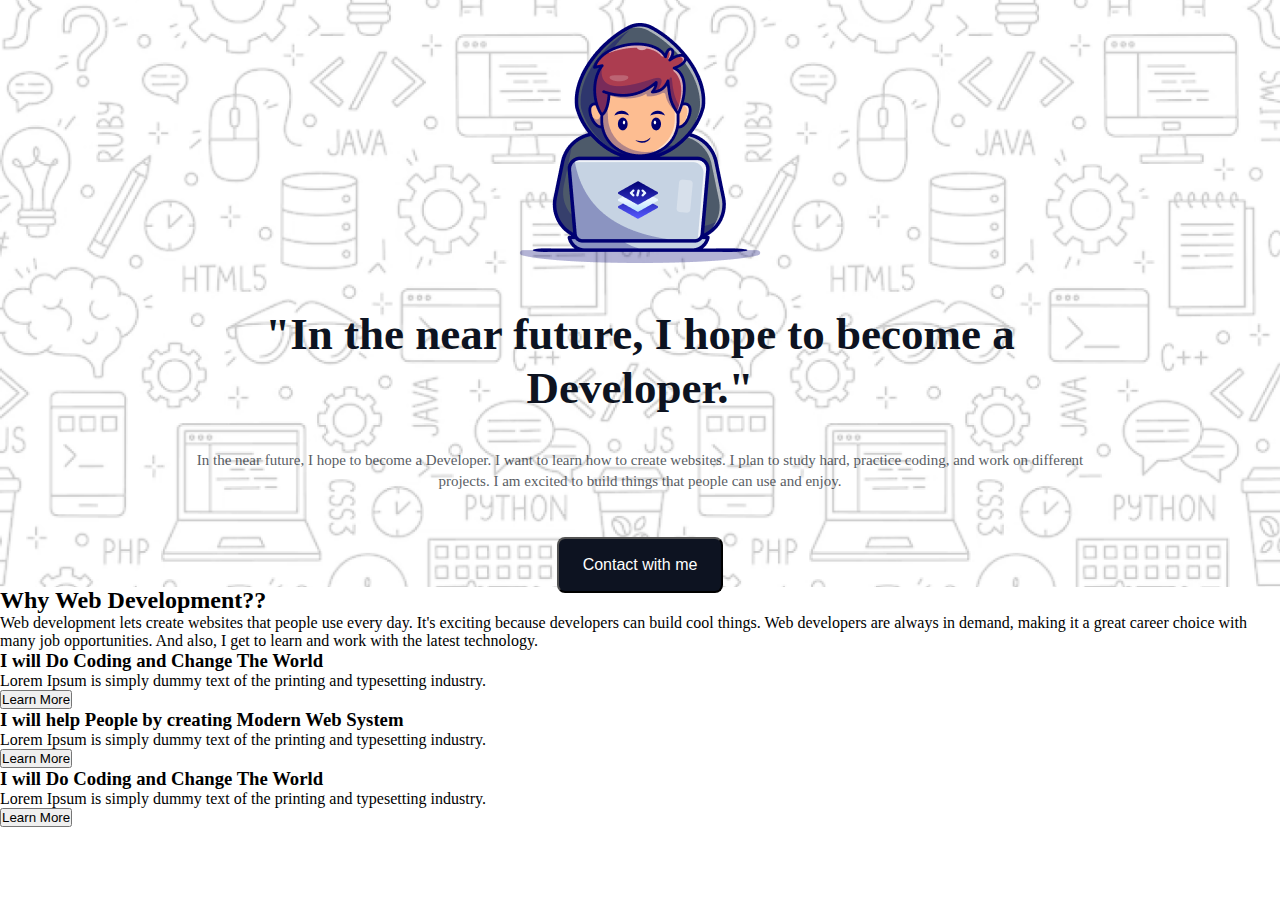
==== index.html @ ecfeca6b "hero section done little bit" ====
<!DOCTYPE html>
<html lang="en">
<head>
    <meta charset="UTF-8">
    <meta name="viewport" content="width=device-width, initial-scale=1.0">
    <title>Assignment Home</title>
    <link rel="stylesheet" href="styles/styles.css">
</head>
<body>

    <header>

    </header>

    <main>
        <section id="hero">
            <div class="hero-content">
                <div>
                    <img src="assets/Group.png" alt="">
                </div>
                <h1 class="title">
                    "In the near future, I hope to become a Developer."
                </h1>
                <p class="content">
                    In the near future, I hope to become a Developer. I want to learn how to create websites. I plan to study hard, practice coding, and work on different projects. I am excited to build things that people can use and enjoy.
                </p>
                <div class="btn-container">
                    <button class="btn">Contact with me</button>
                </div>
            </div>
        </section>

        <section class="why-web-dev">
            <div>
                <h2>Why Web Development??</h2>
                <p>
                    Web development lets create websites that people use every day. It's exciting because developers can build cool things. Web developers are always in demand, making it a great career choice with many job opportunities. And also, I get to learn and work with the latest technology.
                </p>
            </div>
            <div class="reasons">
                <div class="reason">
                    <h3>I will Do Coding and Change The World</h3>
                    <p>Lorem Ipsum is simply dummy text of the printing and typesetting industry.</p>
                    <button>Learn More</button>
                </div>
                <div class="reason">
                    <h3>I will help People by creating Modern Web System</h3>
                    <p>Lorem Ipsum is simply dummy text of the printing and typesetting industry.</p>
                    <button>Learn More</button>
                </div>
                <div class="reason">
                    <h3>I will Do Coding and Change The World</h3>
                    <p>Lorem Ipsum is simply dummy text of the printing and typesetting industry.</p>
                    <button>Learn More</button>
                </div>
            </div>
        </section>

    </main>

    <footer>

    </footer>

</body>
</html>
---- styles/styles.css ----
@import url('https://fonts.googleapis.com/css2?family=Azeret+Mono:ital,wght@0,100..900;1,100..900&display=swap');
*{
    margin: 0px;
    padding: 0px;
}

#hero{
    /* I set this high 652*0.9. Because of my display. */
    height: 587px;
    background-image: url(../assets/Hero-bg.png);
    background-size: cover;
    background-position: absolute;
    display: flex;
    justify-content: absolute;
    align-items: absolute;
}

#hero .hero-content{
    width: 898px;
    margin: 0px auto;
    margin-top: 23px;
    display: flex;
    flex-direction: column;
    justify-content: flex-start;
    align-items: center;
    padding: 0px;
    gap: 20px;
}

#hero .hero-content .title{
    margin-top: 20px;
    color: rgb(13, 19, 33);
    /* font-family: Azeret Mono; */
    font-size: 45px;
    font-weight: 640;
    line-height: 54px;
    letter-spacing: 0%;
    text-align: center;
    margin-bottom: 15px;
}

#hero .hero-content .content{
    color: rgb(13, 19, 33);
    /* font-family: Azeret Mono; */
    font-size: 15px;
    font-weight: 320;
    line-height: 21px;
    letter-spacing: 0%;
    text-align: center;
    opacity: 0.7;
    margin-bottom: 25px;
}

.btn{
    padding: 17px 24px 17px 24px;
    color: rgb(255, 255, 255);
    font-size: 16px;
    font-weight: 480;
    line-height: 18px;
    letter-spacing: 0%;
    text-align: center;
    border-radius: 8px;
    background: rgb(13, 19, 33);
}

.btn-container{

}
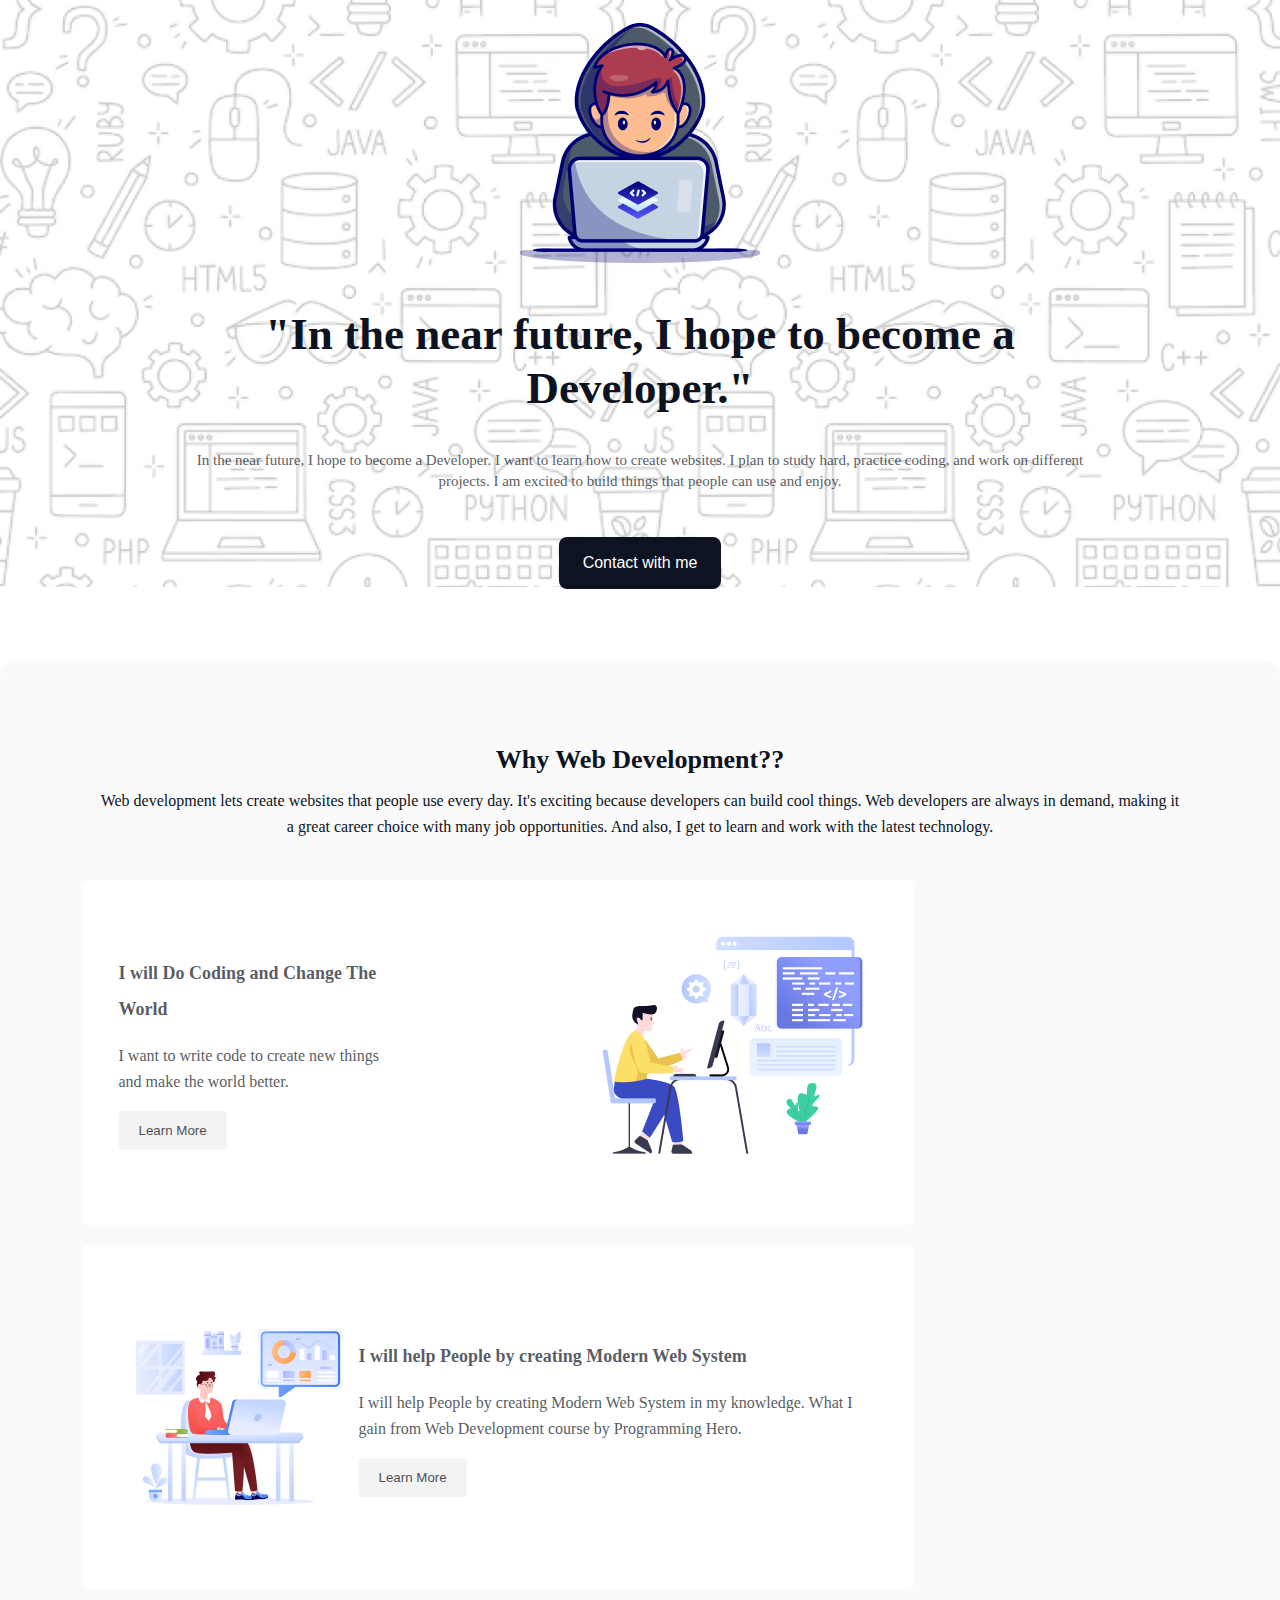
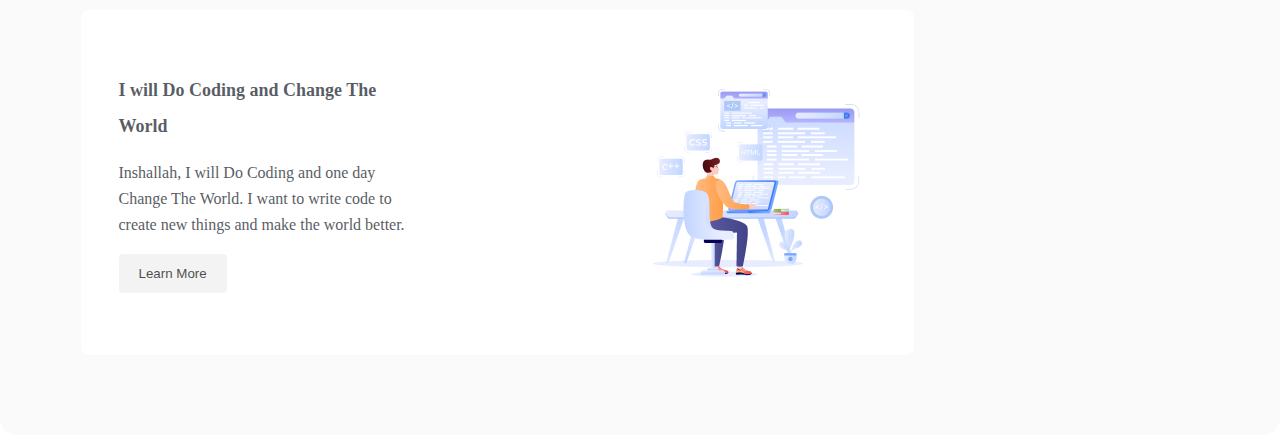
==== commit 98ba5519: "why web development" ====
--- a/index.html
+++ b/index.html
@@ -30,31 +30,48 @@
             </div>
         </section>
 
-        <section class="why-web-dev">
-            <div>
-                <h2>Why Web Development??</h2>
-                <p>
-                    Web development lets create websites that people use every day. It's exciting because developers can build cool things. Web developers are always in demand, making it a great career choice with many job opportunities. And also, I get to learn and work with the latest technology.
-                </p>
-            </div>
-            <div class="reasons">
-                <div class="reason">
-                    <h3>I will Do Coding and Change The World</h3>
-                    <p>Lorem Ipsum is simply dummy text of the printing and typesetting industry.</p>
-                    <button>Learn More</button>
+        <section id="why-web-dev">
+            <div class="why-web-dev">
+                <div class="header">
+                    <h2 class="wwd-head">Why Web Development??</h2>
+                    <p class="wwd-paragraph">
+                        Web development lets create websites that people use every day. It's exciting because developers can build cool things. Web developers are always in demand, making it a great career choice with many job opportunities. And also, I get to learn and work with the latest technology.
+                    </p>
                 </div>
-                <div class="reason">
-                    <h3>I will help People by creating Modern Web System</h3>
-                    <p>Lorem Ipsum is simply dummy text of the printing and typesetting industry.</p>
-                    <button>Learn More</button>
-                </div>
-                <div class="reason">
-                    <h3>I will Do Coding and Change The World</h3>
-                    <p>Lorem Ipsum is simply dummy text of the printing and typesetting industry.</p>
-                    <button>Learn More</button>
+                <div class="reasons">
+                    <div class="reason">
+                        <div class="reason-content">
+                            <h3>I will Do Coding and Change The World</h3>
+                            <p>I want to write code to create new things and make the world better.</p>
+                            <button>Learn More</button>
+                        </div>
+                        <img src="assets/Layer_1.png" alt="">
+                    </div>
+                    <div class="reason1">
+                        <div>
+                            <img src="assets/Group 3.png" alt="">
+                        </div>
+                        <div class="reason-content">
+                            
+                            <h3>I will help People by creating Modern Web System</h3>
+                            <p>I will help People by creating Modern Web System in my knowledge. What I gain from Web Development course by Programming Hero.</p>
+                            <button>Learn More</button>
+                        </div>
+                        
+                    </div>
+                    <div class="reason">
+                        <div class="reason-content">
+                            <h3>I will Do Coding and Change The World</h3>
+                            <p>Inshallah, I will Do Coding and one day Change The World. I want to write code to create new things and make the world better.</p>
+                            <button>Learn More</button>
+                        </div>
+                        <img src="assets/Group 4.png" alt="">
+                    </div>
                 </div>
             </div>
         </section>
+        
+        
 
     </main>
 
--- a/styles/styles.css
+++ b/styles/styles.css
@@ -13,6 +13,7 @@
     display: flex;
     justify-content: absolute;
     align-items: absolute;
+    margin-bottom: 74px;
 }
 
 #hero .hero-content{
@@ -61,8 +62,114 @@
     text-align: center;
     border-radius: 8px;
     background: rgb(13, 19, 33);
+    border: none;
+    margin-bottom: 35px;
 }
 
 .btn-container{
+    text-align: center;
+}
 
-}+#why-web-dev {
+    display: flex;
+    flex-direction: column;
+    justify-content: center;
+    align-items: center;
+    padding: 80px 97px 80px 97px;
+    background: rgba(13, 19, 33, 0.02);
+    border-radius: 16px;
+}
+
+
+.header {
+    text-align: center;
+    margin-bottom: 40px;
+}
+
+.wwd-head {
+    color: rgb(13, 19, 33);
+    font-size: 26px;
+    font-weight: 800;
+    line-height: 37px;
+    margin-bottom: 10px;
+}
+
+.wwd-paragraph {
+    color: rgb(13, 19, 33);
+    font-size: 16px;
+    font-weight: 400;
+    line-height: 26px;
+}
+
+.reasons {
+    display: flex;
+    flex-direction: column;
+    justify-content: flex-start;
+    align-items: center;
+    gap: 20px;
+    width: 100%;
+    max-width: 800px;
+}
+
+.reason {
+    width: 757px;
+    height: 269px;
+    display: flex;
+    flex-direction: row;
+    justify-content: flex-start;
+    align-items: center;
+    background-color: #fff;
+    padding: 38px;
+    border: 0px;
+    border-radius: 8px;
+}
+
+.reason1 {
+    width: 757px;
+    height: 269px;
+    display: flex;
+    flex-direction: row;
+    justify-content: flex-start;
+    align-items: center;
+    background-color: #fff;
+    padding: 38px;
+    border: 0px;
+    border-radius: 8px;
+}
+
+
+.reason img {
+    max-width: 300px;
+    margin-left: 217px;
+}
+
+.reason-content h3 {
+    color: rgba(13, 19, 33, 0.7);
+    font-weight: 700;
+    line-height: 36px;
+    letter-spacing: 0%;
+    text-align: left;
+    font-size: 18px;
+    margin-bottom: 10px;
+}
+
+.reason-content p {
+    opacity: 0.7;
+    color: rgb(13, 19, 33);
+    font-size: 16px;
+    font-weight: 400;
+    line-height: 26px;
+    letter-spacing: 0%;
+    text-align: left;
+    margin: 16px 0px;
+}
+
+.reason-content button {
+    padding: 12px 20px;
+    box-sizing: border-box;
+    border: 1px solid rgb(13, 19, 33);
+    opacity: 0.7;    
+    border: none;
+    border-radius: 4px;
+    cursor: pointer;
+}
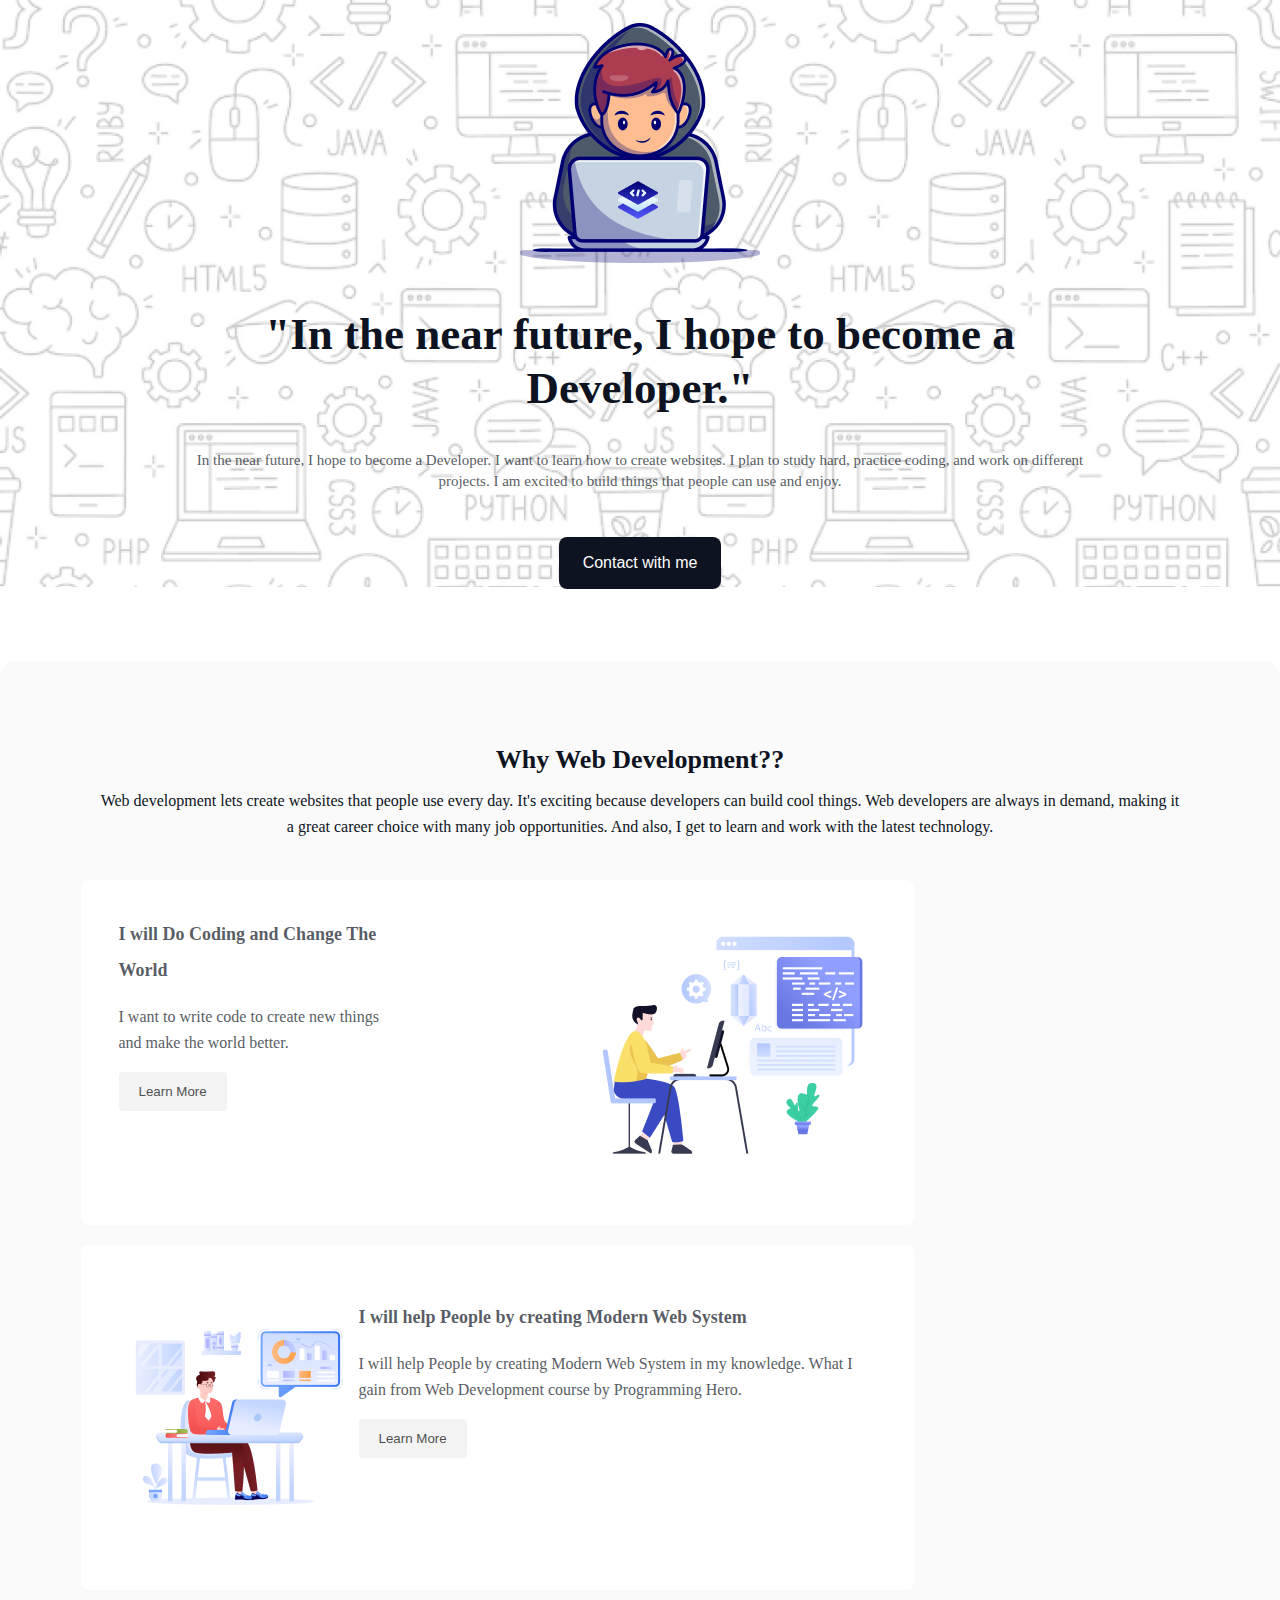
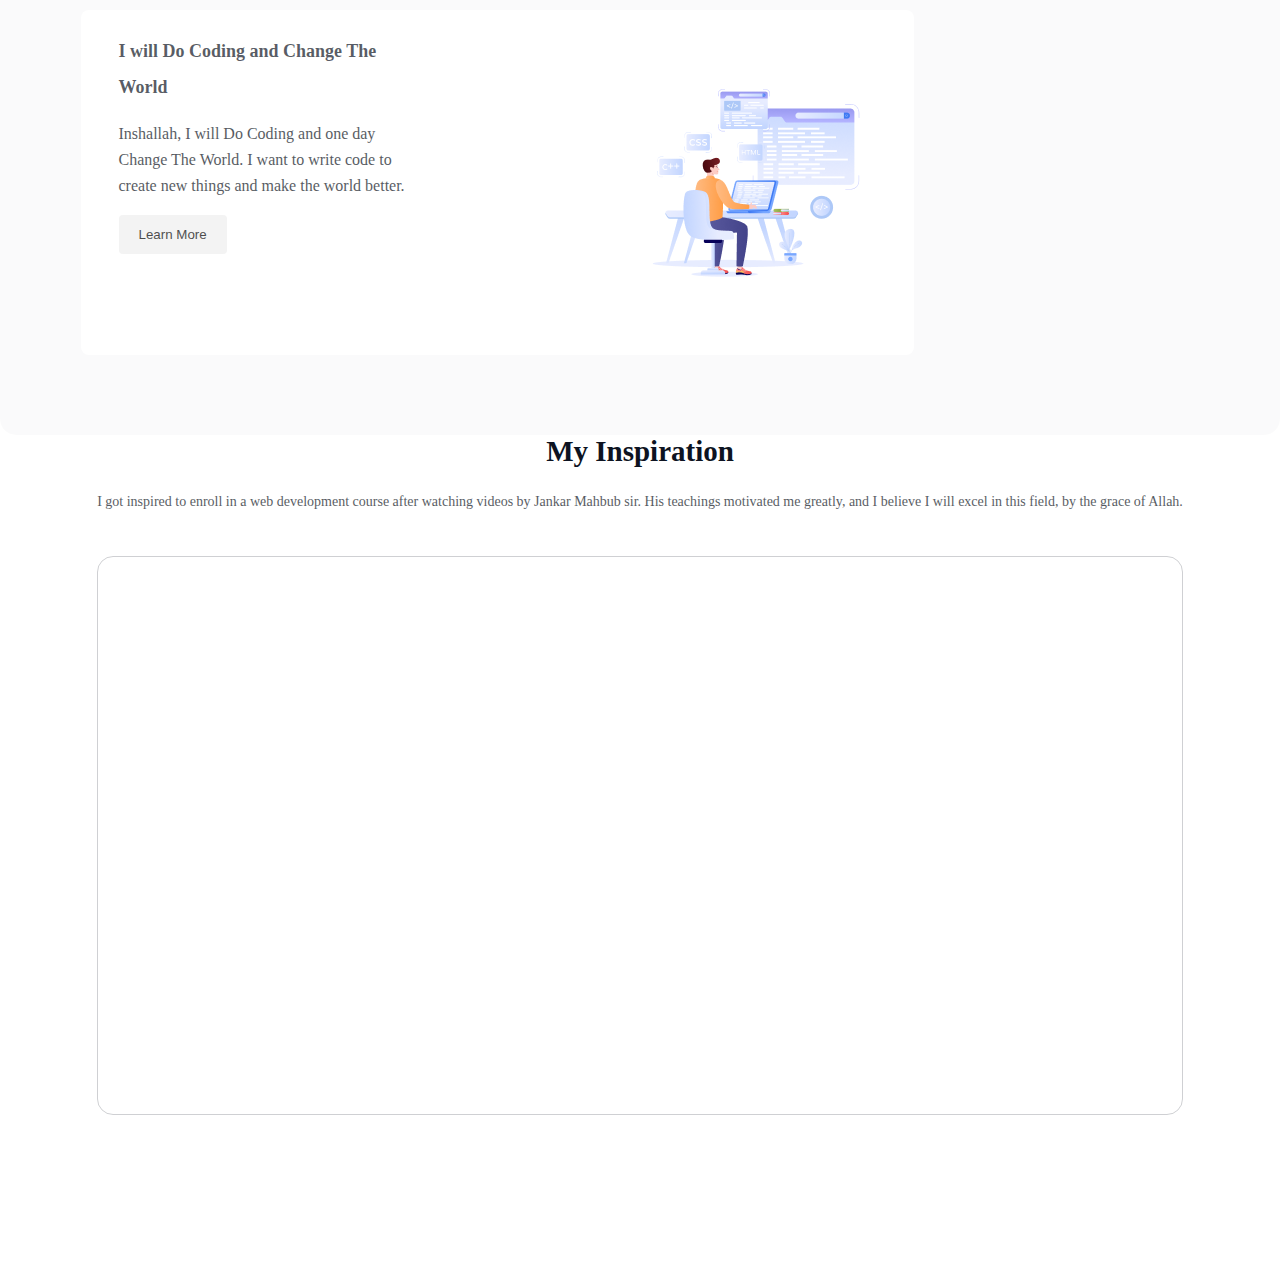
==== commit b22c2512: "my inspitation" ====
--- a/index.html
+++ b/index.html
@@ -13,6 +13,7 @@
     </header>
 
     <main>
+
         <section id="hero">
             <div class="hero-content">
                 <div>
@@ -71,7 +72,22 @@
             </div>
         </section>
         
-        
+        <section class="inspiration">
+            <div>
+                <div>
+                    <h1 class="head">
+                        My Inspiration
+                    </h1>
+                    <p class="paragraph">
+                        I got inspired to enroll in a web development course after watching videos by Jankar Mahbub sir. His teachings motivated me greatly, and I believe I will excel in this field, by the grace of Allah.
+                    </p>
+                </div>
+                <div class="video">
+                    <iframe width="100%" height="495px" src="https://www.youtube.com/embed/WWKTfAI1saU?si=l0GKCaP2wfAMXWQs" title="YouTube video player" frameborder="0" allow="accelerometer; autoplay; clipboard-write; encrypted-media; gyroscope; picture-in-picture; web-share" referrerpolicy="strict-origin-when-cross-origin" allowfullscreen></iframe>
+    
+                </div>
+            </div>
+        </section>
 
     </main>
 
--- a/styles/styles.css
+++ b/styles/styles.css
@@ -172,4 +172,42 @@
     border: none;
     border-radius: 4px;
     cursor: pointer;
-}
+    margin-bottom: 79px;
+}
+
+
+.inspiration{
+    display: flex;
+    flex-direction: column;
+    justify-content: flex-start;
+    align-items: center;
+}
+
+.inspiration .head{
+    color: rgb(13, 19, 33);
+    font-size: 29px;
+    font-weight: 800;
+    line-height: 33px;
+    letter-spacing: 0%;
+    text-align: center;
+    margin-bottom: 22px;
+}
+
+.inspiration .paragraph{
+    opacity: 0.7;
+    color: rgb(13, 19, 33);
+    font-size: 14px;
+    font-weight: 400;
+    line-height: 23px;
+    letter-spacing: 0%;
+    text-align: center;
+    margin-bottom: 43px;
+}
+
+.inspiration .video{
+    padding: 29px 29px;
+    box-sizing: border-box;
+    border: 1px solid rgba(13, 19, 33, 0.2);
+    border-radius: 16px;
+    margin-bottom: 165px;
+}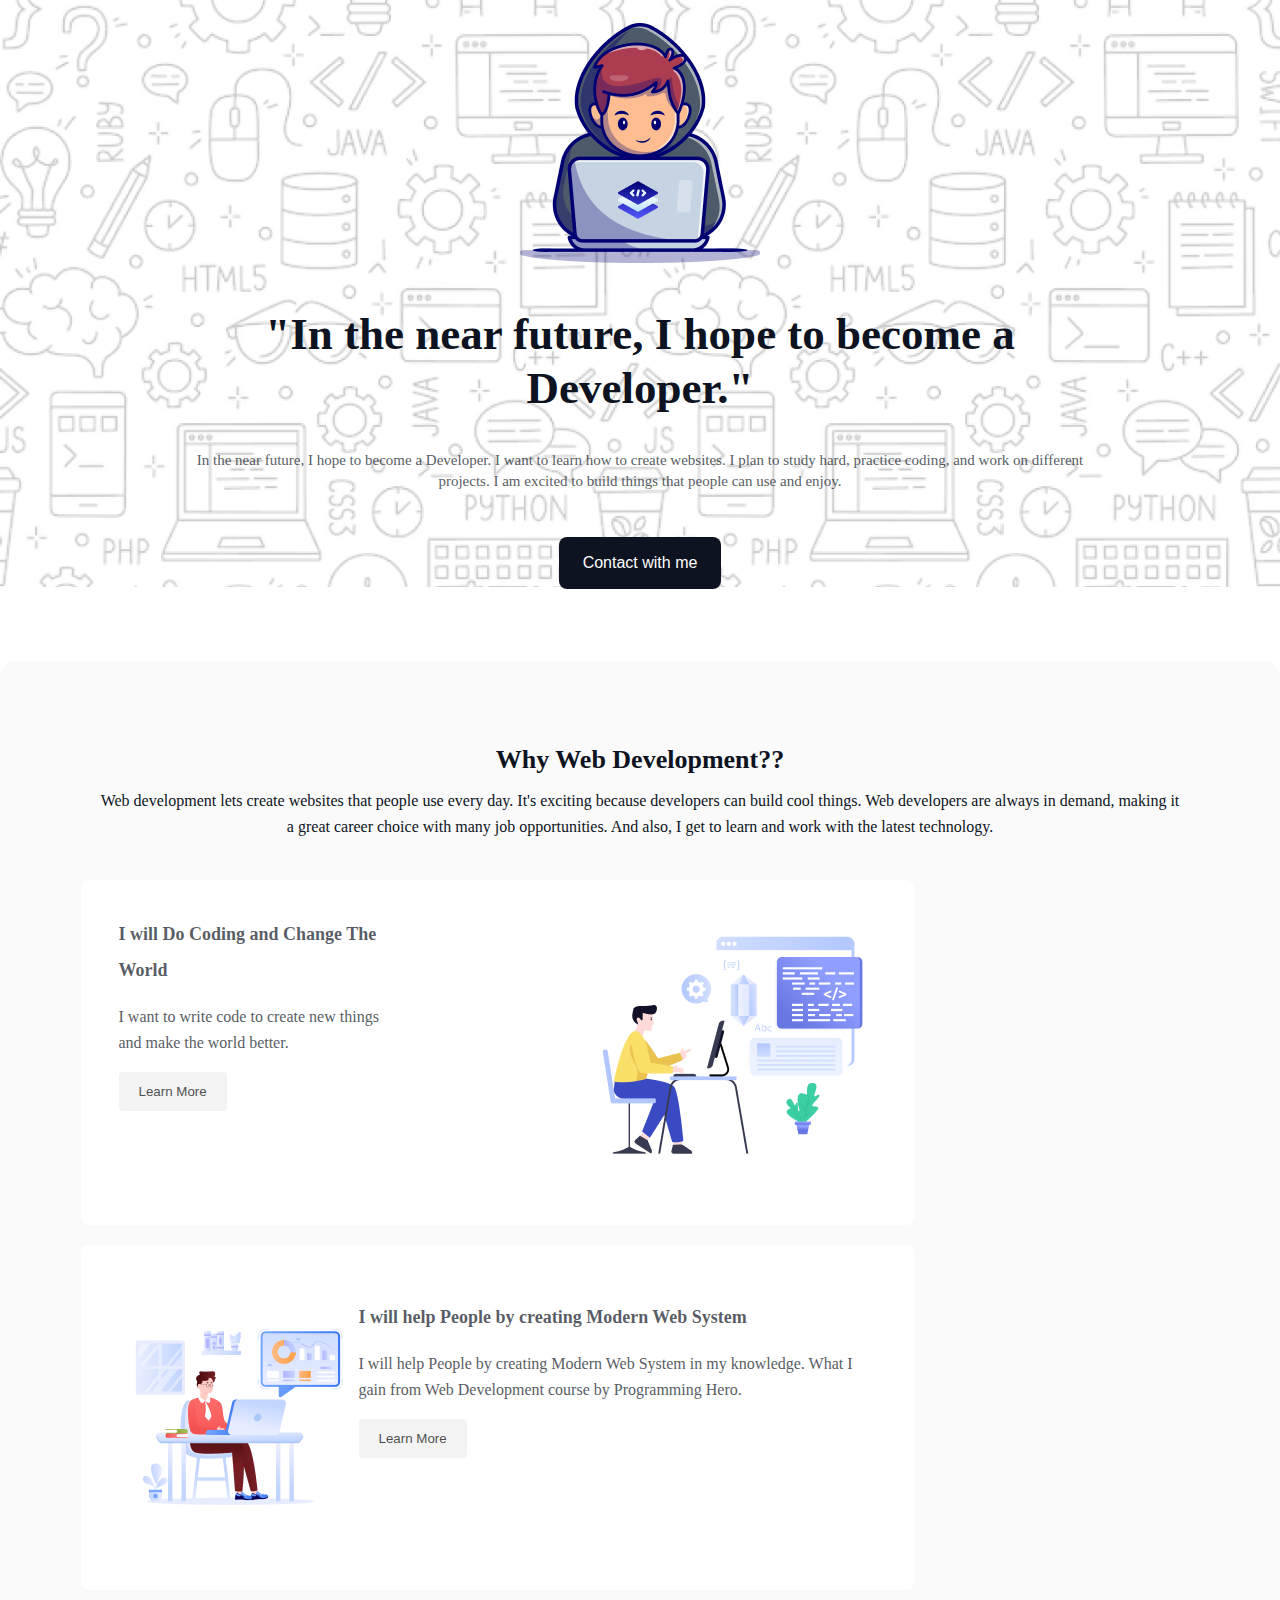
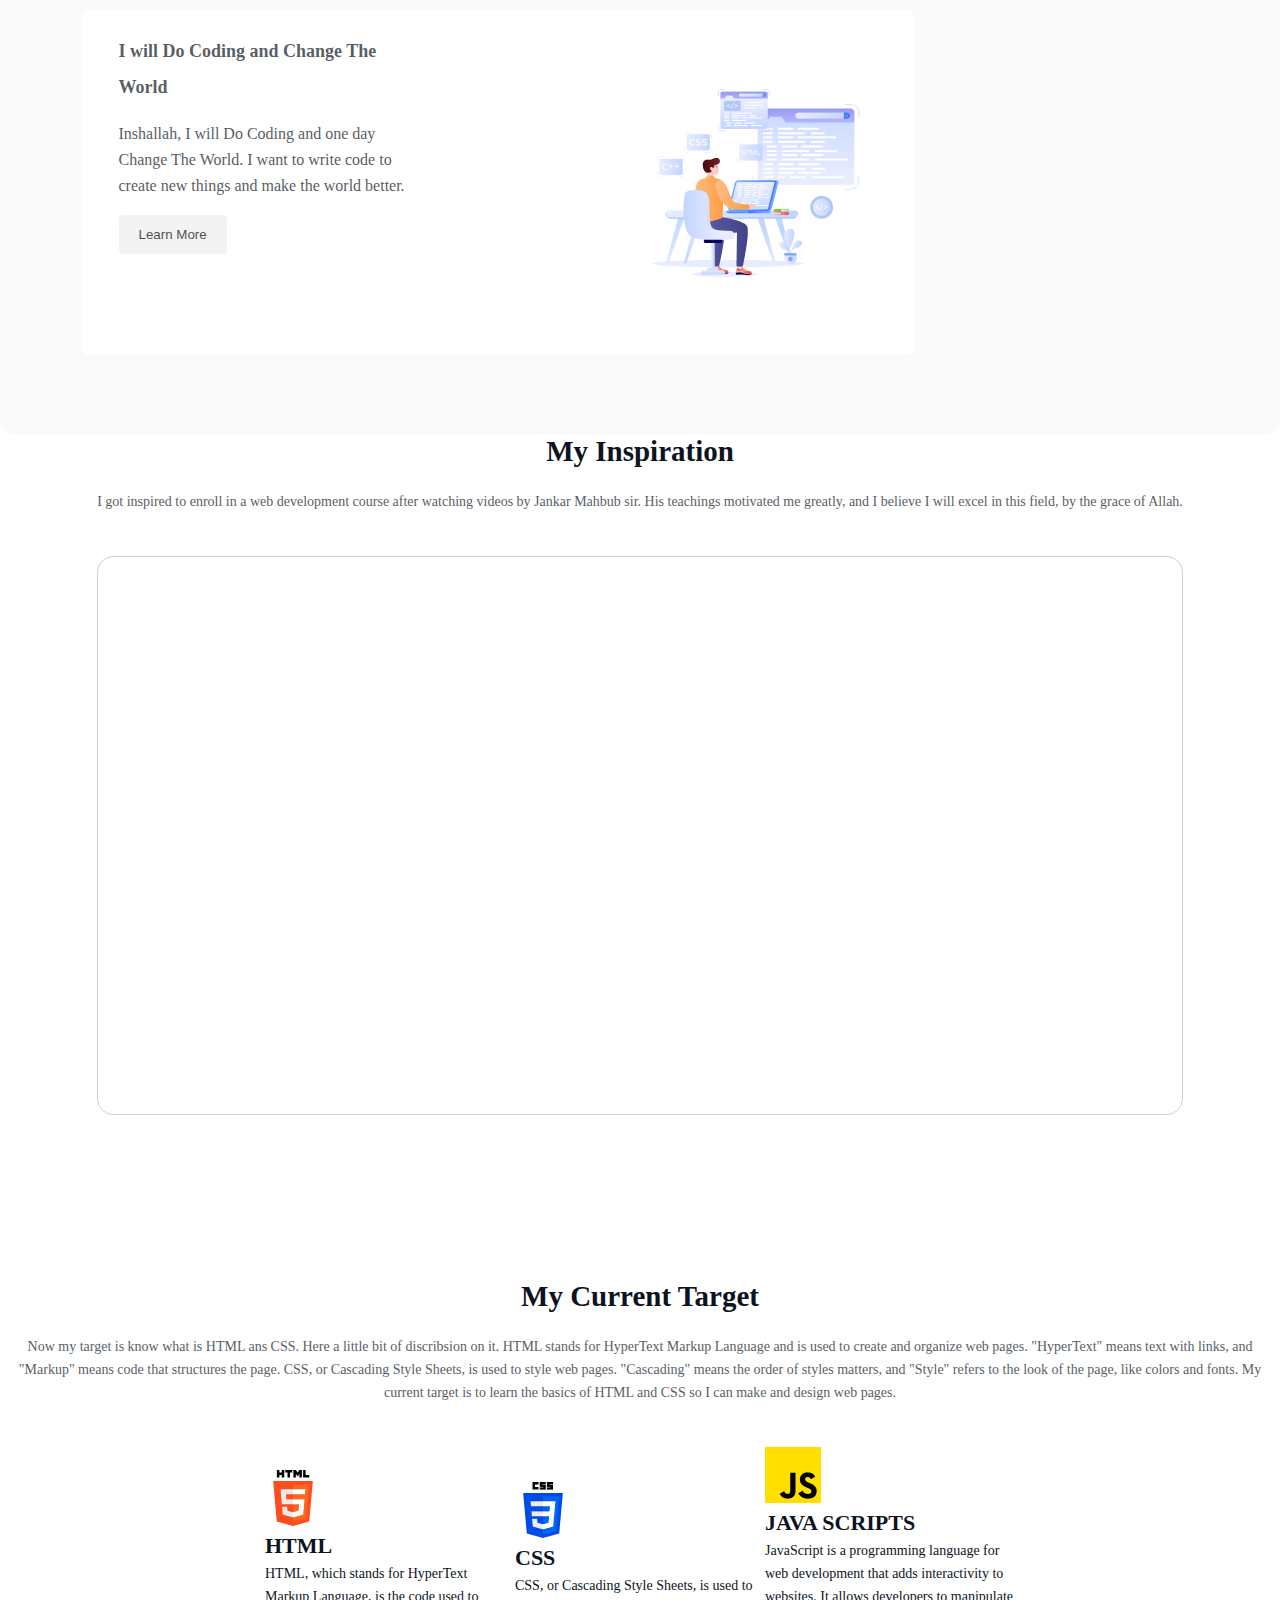
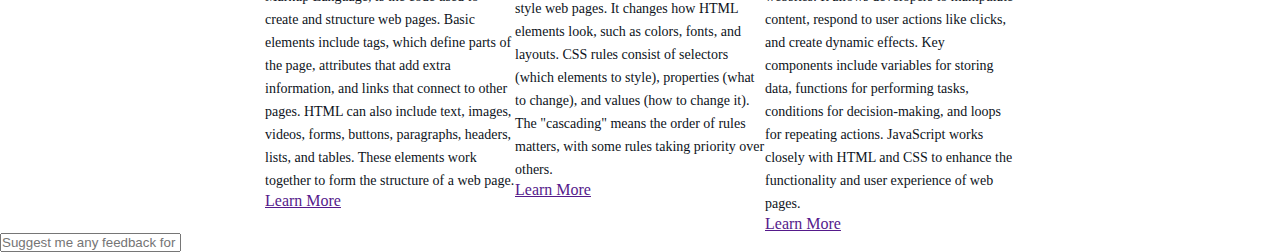
==== commit ecb61641: "my target" ====
--- a/index.html
+++ b/index.html
@@ -84,7 +84,57 @@
                 </div>
                 <div class="video">
                     <iframe width="100%" height="495px" src="https://www.youtube.com/embed/WWKTfAI1saU?si=l0GKCaP2wfAMXWQs" title="YouTube video player" frameborder="0" allow="accelerometer; autoplay; clipboard-write; encrypted-media; gyroscope; picture-in-picture; web-share" referrerpolicy="strict-origin-when-cross-origin" allowfullscreen></iframe>
-    
+                </div>
+            </div>
+        </section>
+
+        <section class="target">
+            <div class="currenttarget">
+                <div>
+                    <h1 class="head">My Current Target</h1>
+                    <p class="paragraph">
+                        Now my target is know what is HTML ans CSS. Here a little bit of discribsion on it. HTML stands for HyperText Markup Language and is used to create and organize web pages. "HyperText" means text with links, and "Markup" means code that structures the page. CSS, or Cascading Style Sheets, is used to style web pages. "Cascading" means the order of styles matters, and "Style" refers to the look of the page, like colors and fonts. My current target is to learn the basics of HTML and CSS so I can make and design web pages.</p>
+                </div>
+
+                <div class="learned">
+                    <div class="learneddisplay">
+                        <img src="assets/html.png" class="learnedimage" alt="">
+                        <h2 class="learnedhead">HTML</h2>
+                        <p class="learnedparagraph">
+                            HTML, which stands for HyperText Markup Language, is the code used to create and structure web pages. Basic elements include tags, which define parts of the page, attributes that add extra information, and links that connect to other pages. HTML can also include text, images, videos, forms, buttons, paragraphs, headers, lists, and tables. These elements work together to form the structure of a web page.
+                        </p>
+                        <p><a href="">Learn More</a></p>
+                    </div>
+                    <div class="learneddisplay">
+                        <img src="assets/css.png" class="learnedimage" alt="">
+                        <h2 class="learnedhead">CSS</h2>
+                        <p class="learnedparagraph">
+                            CSS, or Cascading Style Sheets, is used to style web pages. It changes how HTML elements look, such as colors, fonts, and layouts. CSS rules consist of selectors (which elements to style), properties (what to change), and values (how to change it). The "cascading" means the order of rules matters, with some rules taking priority over others.
+                        </p>
+                        <p><a href="">Learn More</a></p>
+                    </div>
+                    <div class="learneddisplay">
+                        <img src="assets/js.png" class="learnedimage" alt="">
+                        <h2 class="learnedhead">JAVA SCRIPTS</h2>
+                        <p class="learnedparagraph">
+                            JavaScript is a programming language for web development that adds interactivity to websites. It allows developers to manipulate content, respond to user actions like clicks, and create dynamic effects. Key components include variables for storing data, functions for performing tasks, conditions for decision-making, and loops for repeating actions. JavaScript works closely with HTML and CSS to enhance the functionality and user experience of web pages.
+                        </p>
+                        <p><a href="">Learn More</a></p>
+                    </div>
+                </div>
+            </div>
+        </section>
+
+        <section>
+            <div>
+                <div>
+                    <div>
+                        <h2></h2>
+                        <p></p>
+                    </div>
+                    <div>
+                        <input type="text" name="" placeholder="Suggest me any feedback for me" id="">
+                    </div>
                 </div>
             </div>
         </section>
--- a/styles/styles.css
+++ b/styles/styles.css
@@ -183,7 +183,7 @@
     align-items: center;
 }
 
-.inspiration .head{
+.head{
     color: rgb(13, 19, 33);
     font-size: 29px;
     font-weight: 800;
@@ -193,7 +193,7 @@
     margin-bottom: 22px;
 }
 
-.inspiration .paragraph{
+.paragraph{
     opacity: 0.7;
     color: rgb(13, 19, 33);
     font-size: 14px;
@@ -210,4 +210,50 @@
     border: 1px solid rgba(13, 19, 33, 0.2);
     border-radius: 16px;
     margin-bottom: 165px;
+}
+
+
+/* .target{
+    width: 1026px;
+    margin: 100px 0px;
+} */
+
+.target .currenttarget{
+    display: flex;
+    flex-direction: column;
+    justify-content: center;
+    align-items: center;
+    padding: 0px;
+}
+
+
+.learned{
+    display: flex;
+    flex-direction: row;
+    justify-content: space-between;
+    align-items: center;
+}
+
+
+.learned .learneddisplay{
+    max-width: 250px;
+    gap: 20px;
+}
+
+.learned .learnedhead{
+    color: rgb(13, 19, 33);
+    font-size: 22px;
+    font-weight: 800;
+    line-height: 32px;
+    letter-spacing: 0%;
+    text-align: left;
+}
+
+.learned .learnedparagraph{
+    color: rgb(13, 19, 33);
+    font-size: 14px;
+    font-weight: 400;
+    line-height: 23px;
+    letter-spacing: 0%;
+    text-align: left;
 }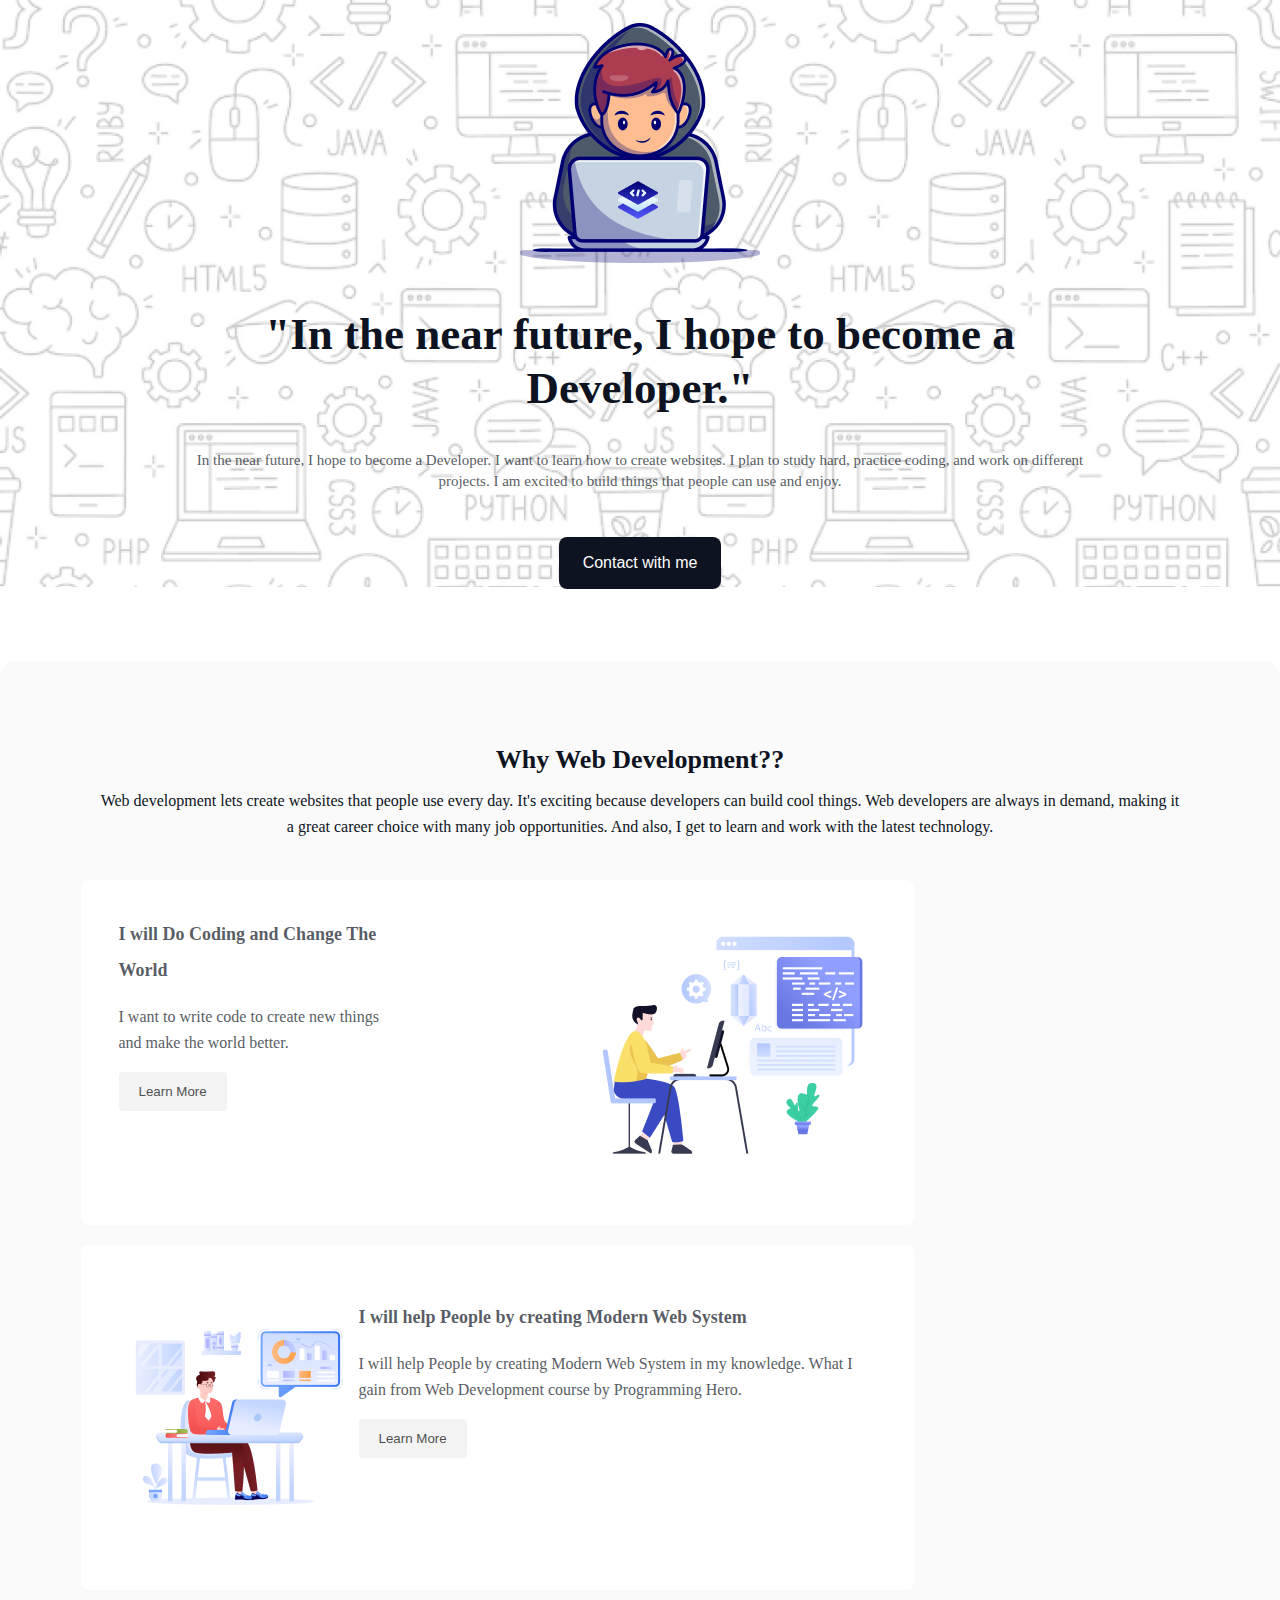
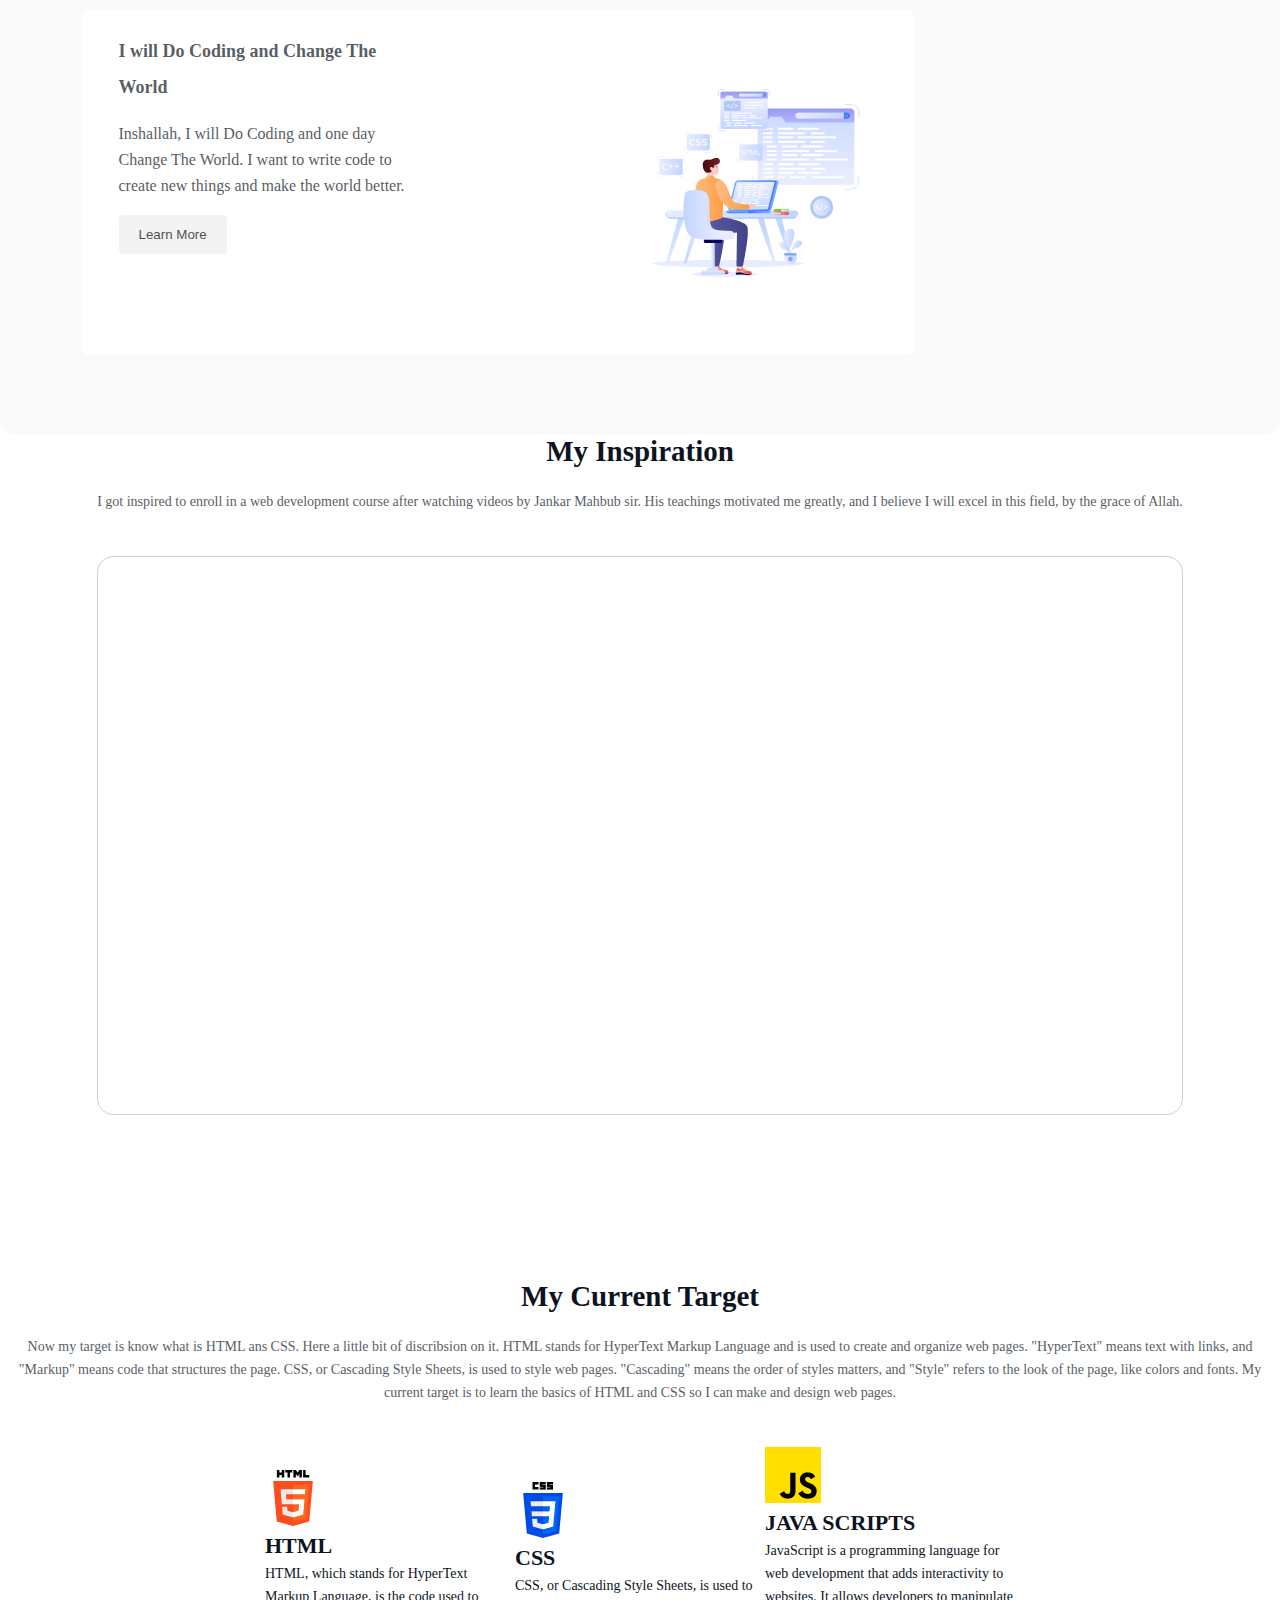
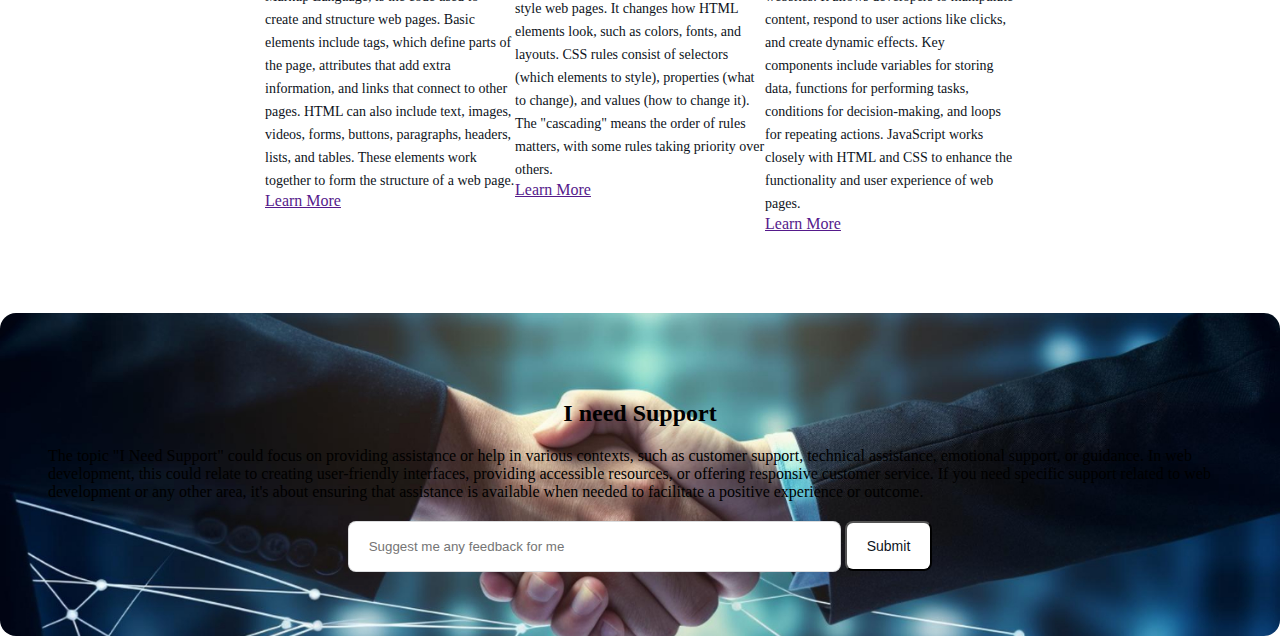
==== commit 71cdc80d: "I need suppotr" ====
--- a/index.html
+++ b/index.html
@@ -125,16 +125,20 @@
             </div>
         </section>
 
-        <section>
+        <section id="background">
             <div>
                 <div>
-                    <div>
-                        <h2></h2>
-                        <p></p>
+                    <div class="last">
+                        <h2>I need Support</h2>
+                        <p>
+                            The topic "I Need Support" could focus on providing assistance or help in various contexts, such as customer support, technical assistance, emotional support, or guidance. In web development, this could relate to creating user-friendly interfaces, providing accessible resources, or offering responsive customer service. If you need specific support related to web development or any other area, it's about ensuring that assistance is available when needed to facilitate a positive experience or outcome.
+                        </p>
+                        <div>
+                            <input type="text" class="box" name="" placeholder="Suggest me any feedback for me" id="">
+                            <button class="submitbox" type="submit">Submit</button>
+                        </div>
                     </div>
-                    <div>
-                        <input type="text" name="" placeholder="Suggest me any feedback for me" id="">
-                    </div>
+                    
                 </div>
             </div>
         </section>
--- a/styles/styles.css
+++ b/styles/styles.css
@@ -256,4 +256,52 @@
     line-height: 23px;
     letter-spacing: 0%;
     text-align: left;
+}
+
+
+#background{
+    margin-top: 80px;
+    background-image:url(../assets/handshake.jpg);
+    background: rgba(0, 0, 0, 0.2),rgba(0, 0, 0, 0.2),rgba(0, 0, 0, 0.2);
+    border-radius: 16px;
+    display: flex;
+    justify-content: absolute;
+    align-items: absolute;
+    padding: 64px 48px;
+    background-position: center;
+    background-repeat: no-repeat;
+    background-size: cover;
+}
+
+#background .last{
+    margin: 0px auto;
+    margin-top: 23px;
+    display: flex;
+    flex-direction: column;
+    justify-content: flex-start;
+    align-items: center;
+    padding: 0px;
+    gap: 20px;
+}
+
+#background .last .box{
+    width: 493px;
+    height: 51px;
+    box-sizing: border-box;
+    border: 1px solid rgba(13, 19, 33, 0.15);
+    border-radius: 8px;
+    background: rgb(255, 255, 255);
+    padding: 19px 20px 19px 20px;
+}
+
+#background .last .submitbox{
+    color: rgb(13, 19, 33);
+    font-size: 14px;
+    font-weight: 486;
+    line-height: 16px;
+    letter-spacing: 0%;
+    text-align: center;
+    padding: 15px 20px 15px 20px;
+    border-radius: 8px;
+    background: rgb(255, 255, 255);
 }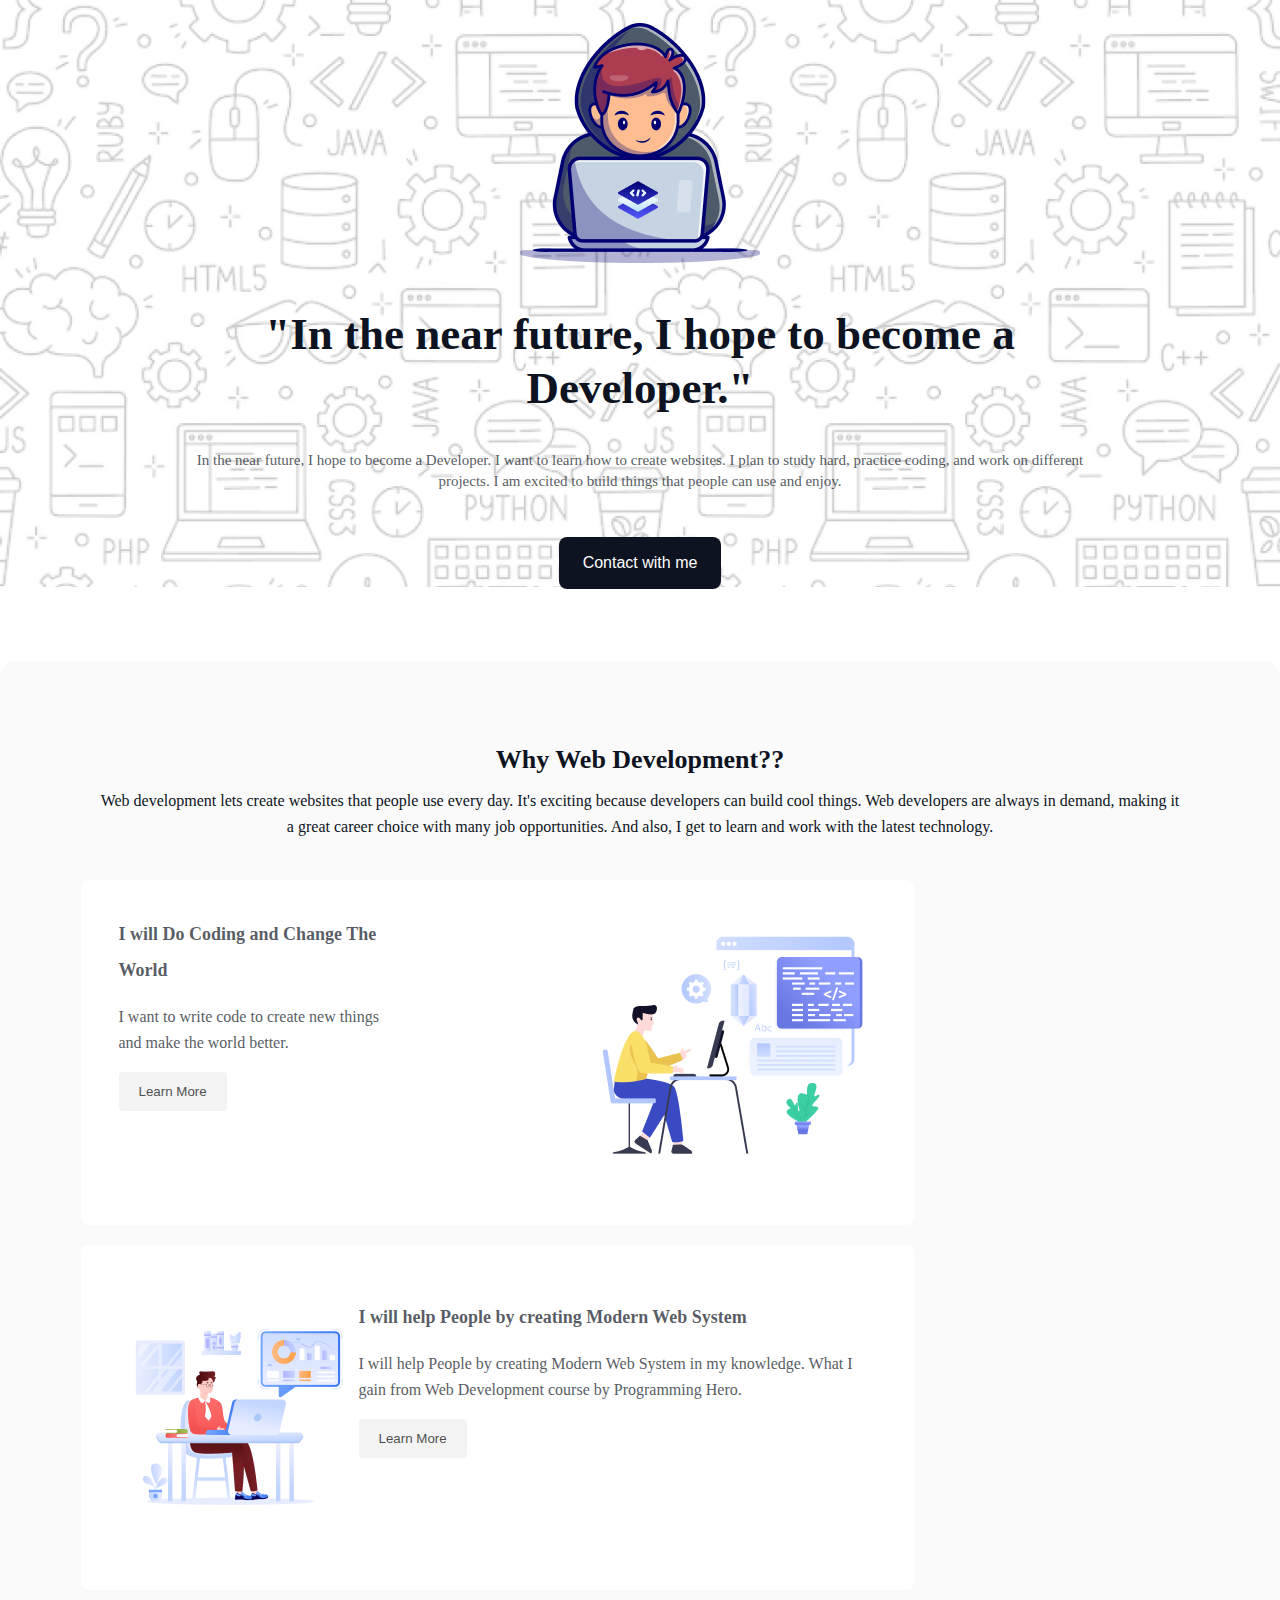
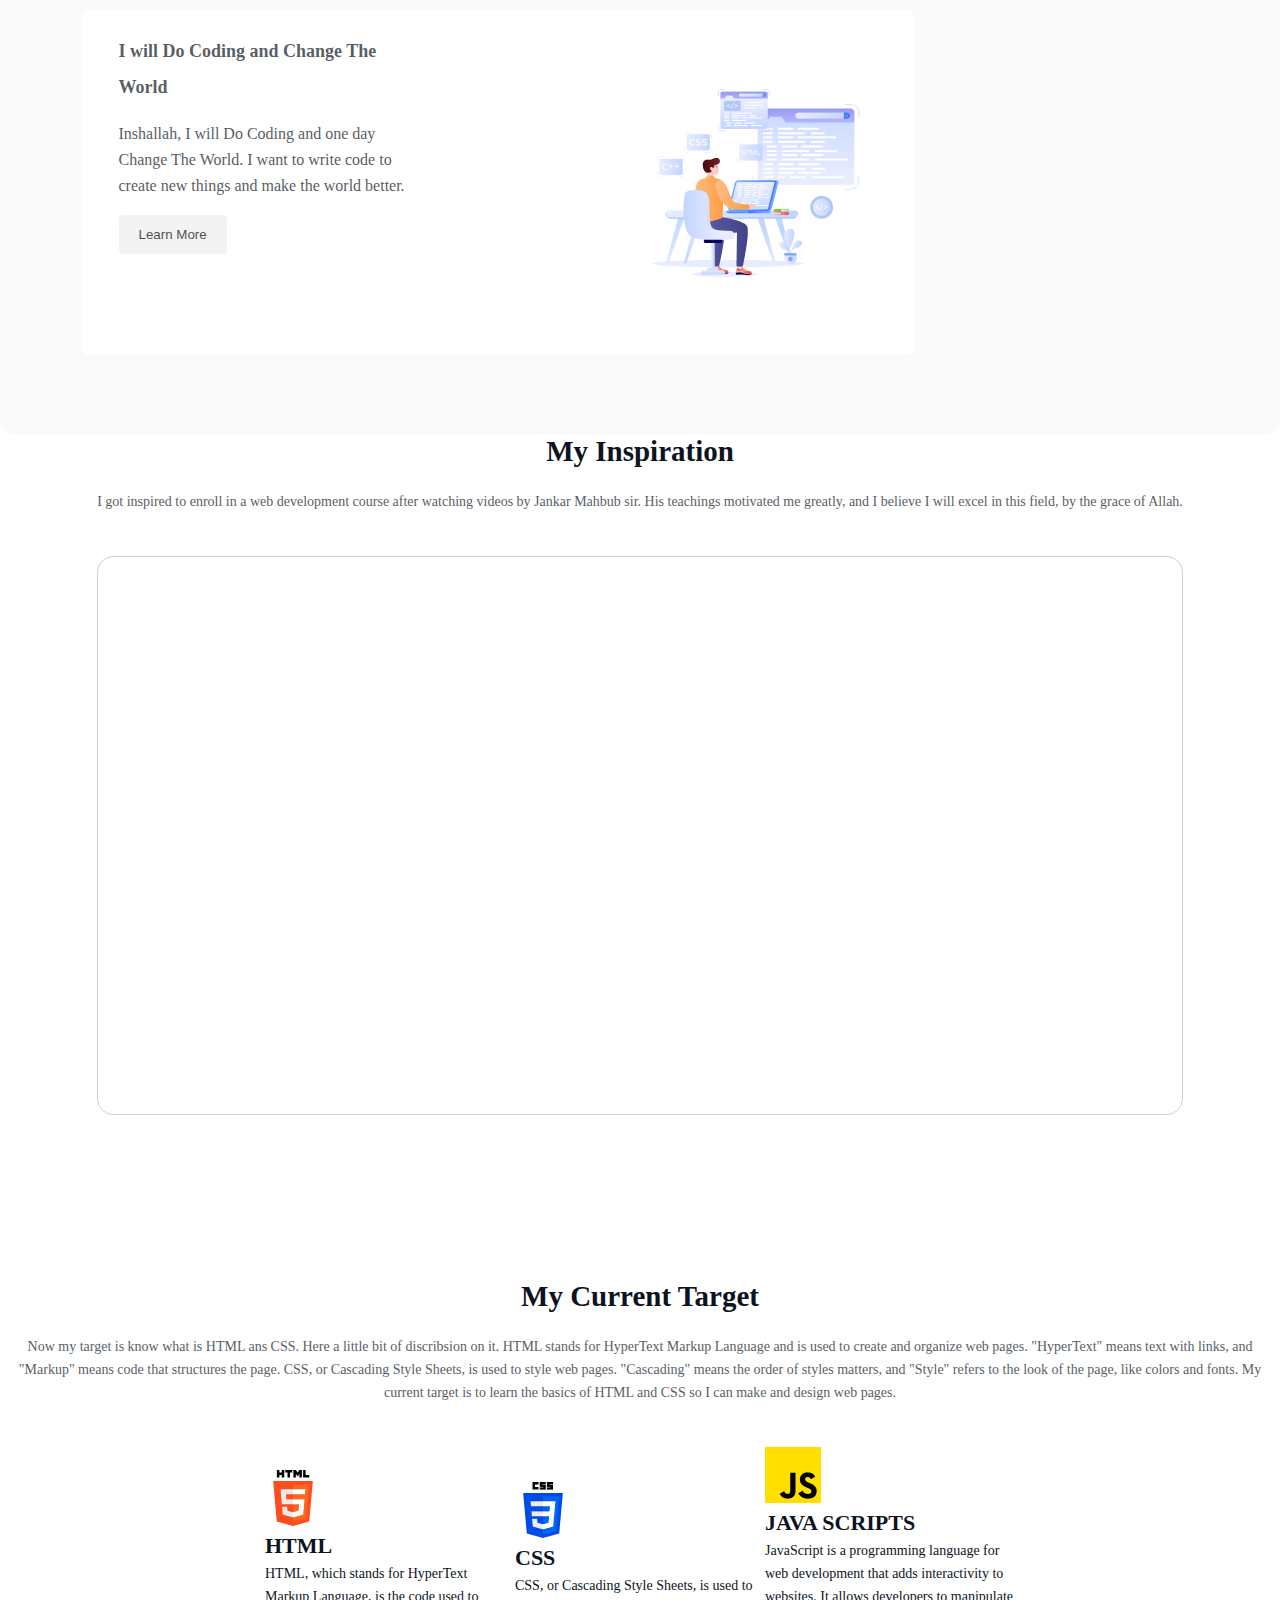
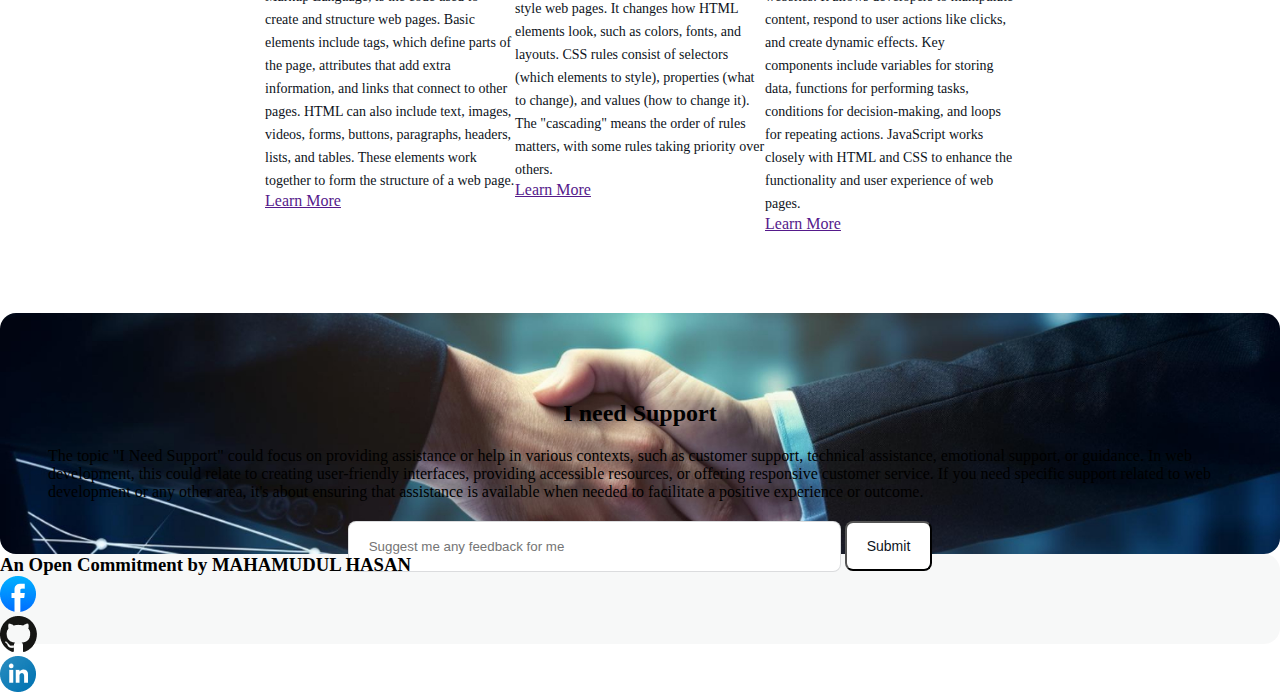
==== commit 1c43f3d3: "I need suppotr" ====
--- a/index.html
+++ b/index.html
@@ -143,6 +143,17 @@
             </div>
         </section>
 
+        <section class="last">
+            <div class="lastdiv">
+                <h3 class="lasthead">An Open Commitment by MAHAMUDUL HASAN</h3>
+                <div class="lastlastdiv">
+                    <div><img src="assets/facebook.png" alt=""></div>
+                    <div><img src="assets/github.png" alt=""></div>
+                    <div><img src="assets/linkedin-icon 1.png" alt=""></div>
+                </div>
+            </div>
+        </section>
+
     </main>
 
     <footer>
--- a/styles/styles.css
+++ b/styles/styles.css
@@ -304,4 +304,11 @@
     padding: 15px 20px 15px 20px;
     border-radius: 8px;
     background: rgb(255, 255, 255);
+}
+
+
+.last{
+    height: 90px;
+    border-radius: 16px;
+    background: rgba(13, 19, 33, 0.03);
 }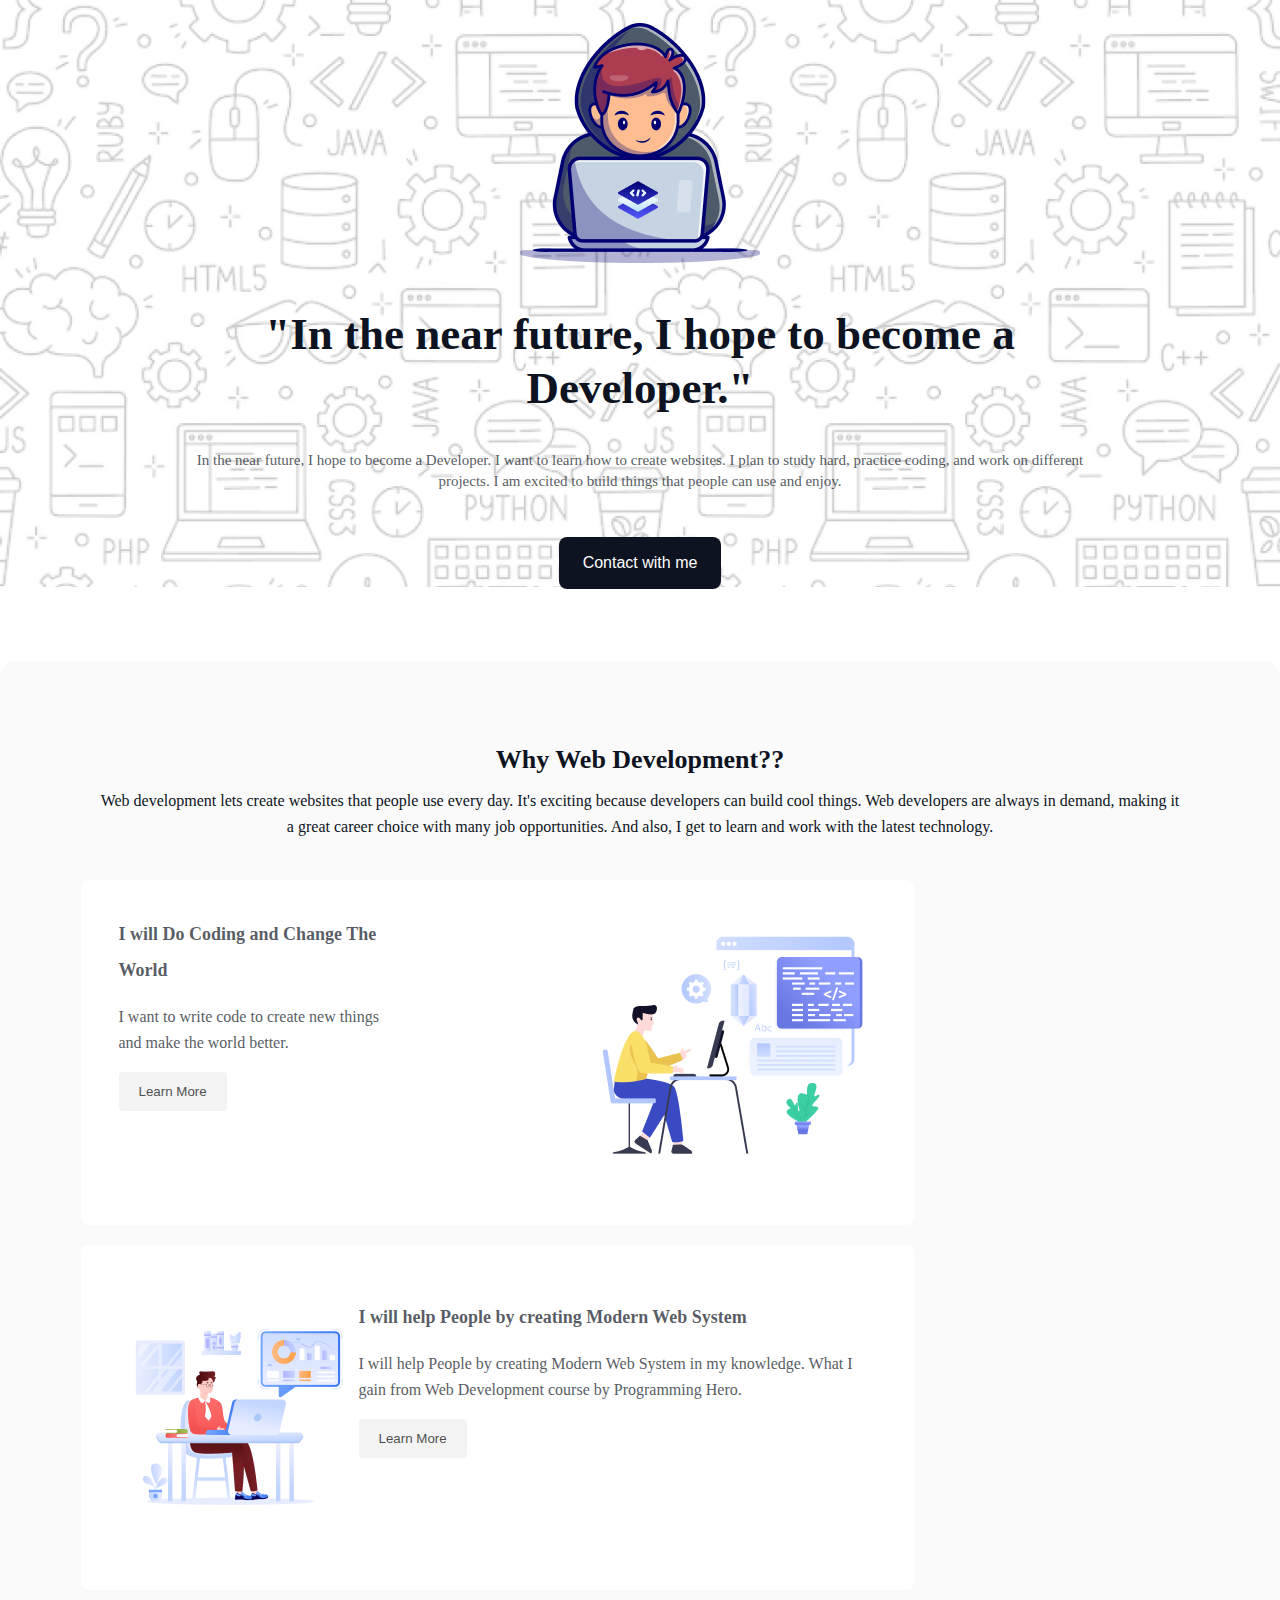
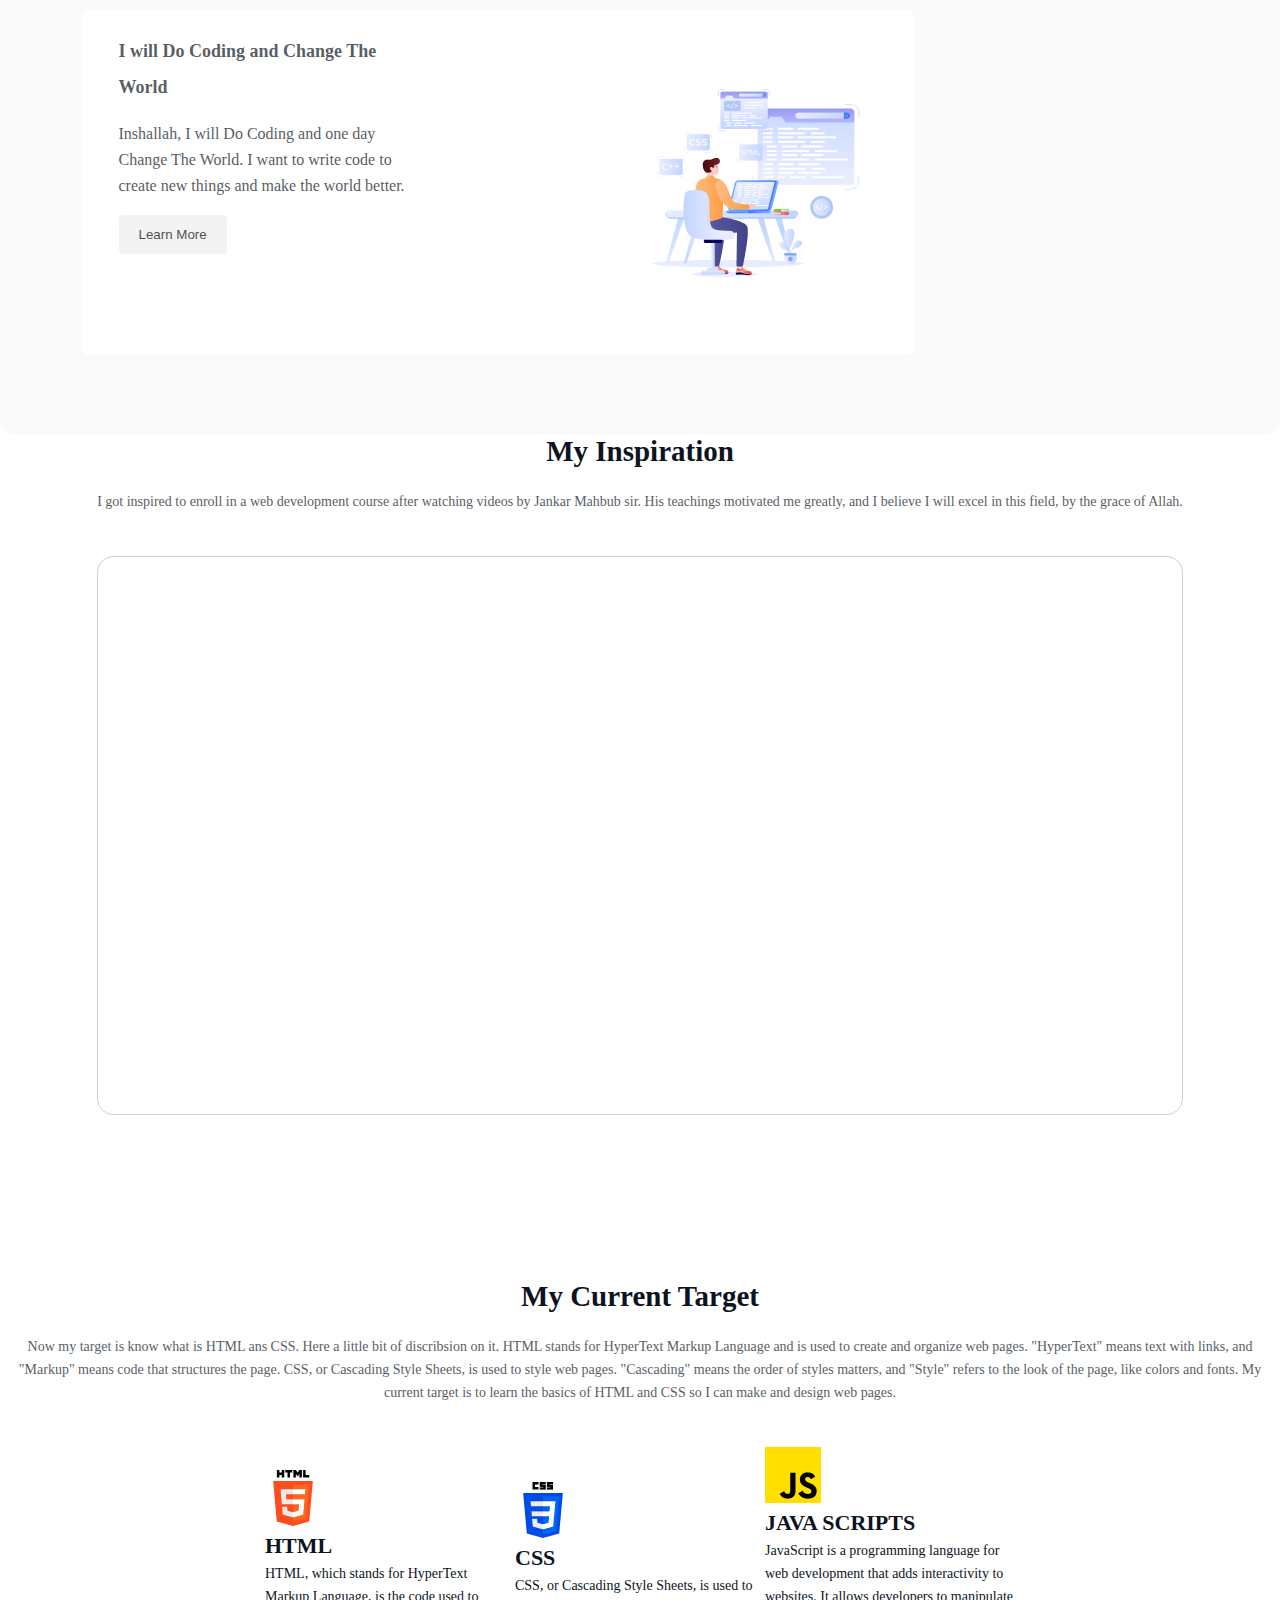
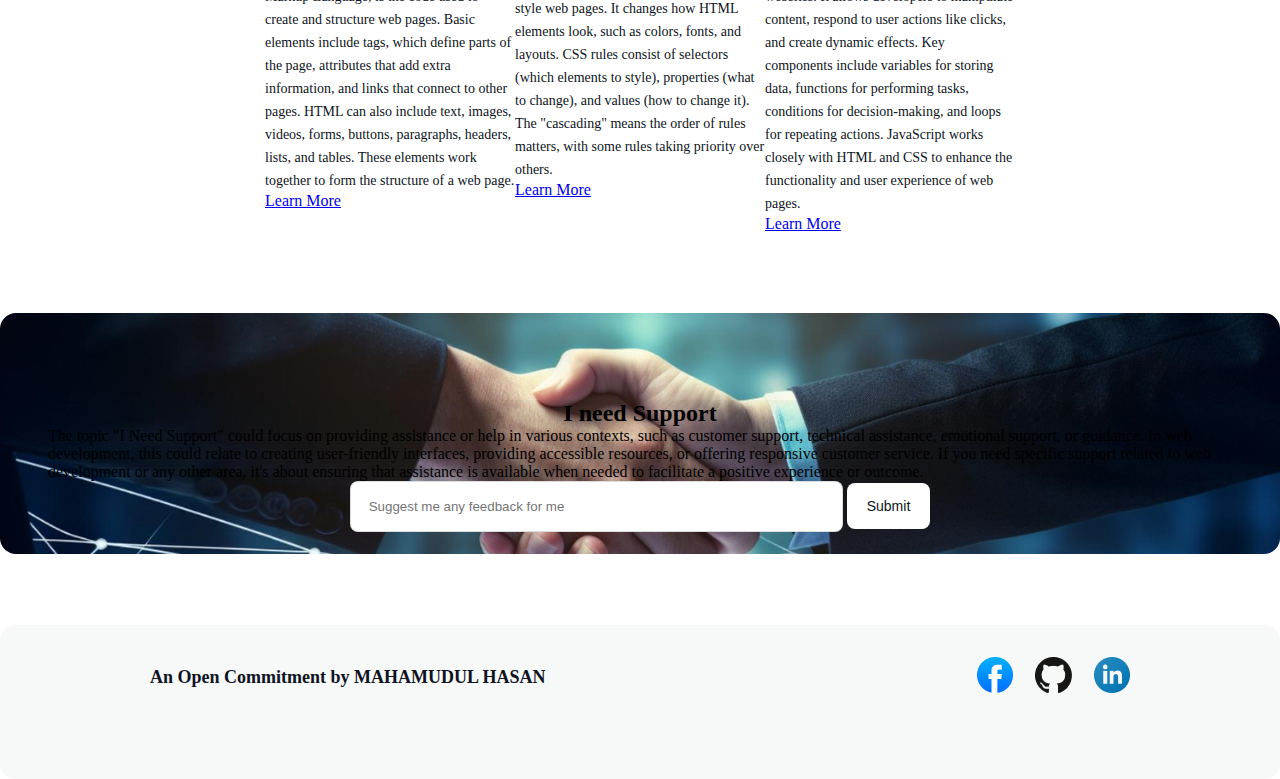
==== commit 0a46fbb5: "link with learn more html, css, js" ====
--- a/index.html
+++ b/index.html
@@ -26,7 +26,7 @@
                     In the near future, I hope to become a Developer. I want to learn how to create websites. I plan to study hard, practice coding, and work on different projects. I am excited to build things that people can use and enjoy.
                 </p>
                 <div class="btn-container">
-                    <button class="btn">Contact with me</button>
+                    <a href="#lastlastdiv"><button class="btn">Contact with me</button></a>
                 </div>
             </div>
         </section>
@@ -103,7 +103,7 @@
                         <p class="learnedparagraph">
                             HTML, which stands for HyperText Markup Language, is the code used to create and structure web pages. Basic elements include tags, which define parts of the page, attributes that add extra information, and links that connect to other pages. HTML can also include text, images, videos, forms, buttons, paragraphs, headers, lists, and tables. These elements work together to form the structure of a web page.
                         </p>
-                        <p><a href="">Learn More</a></p>
+                        <p><a href="hypertext.html">Learn More</a></p>
                     </div>
                     <div class="learneddisplay">
                         <img src="assets/css.png" class="learnedimage" alt="">
@@ -111,7 +111,7 @@
                         <p class="learnedparagraph">
                             CSS, or Cascading Style Sheets, is used to style web pages. It changes how HTML elements look, such as colors, fonts, and layouts. CSS rules consist of selectors (which elements to style), properties (what to change), and values (how to change it). The "cascading" means the order of rules matters, with some rules taking priority over others.
                         </p>
-                        <p><a href="">Learn More</a></p>
+                        <p><a href="css.html">Learn More</a></p>
                     </div>
                     <div class="learneddisplay">
                         <img src="assets/js.png" class="learnedimage" alt="">
@@ -119,7 +119,7 @@
                         <p class="learnedparagraph">
                             JavaScript is a programming language for web development that adds interactivity to websites. It allows developers to manipulate content, respond to user actions like clicks, and create dynamic effects. Key components include variables for storing data, functions for performing tasks, conditions for decision-making, and loops for repeating actions. JavaScript works closely with HTML and CSS to enhance the functionality and user experience of web pages.
                         </p>
-                        <p><a href="">Learn More</a></p>
+                        <p><a href="js.html">Learn More</a></p>
                     </div>
                 </div>
             </div>
@@ -143,21 +143,29 @@
             </div>
         </section>
 
-        <section class="last">
-            <div class="lastdiv">
-                <h3 class="lasthead">An Open Commitment by MAHAMUDUL HASAN</h3>
-                <div class="lastlastdiv">
-                    <div><img src="assets/facebook.png" alt=""></div>
-                    <div><img src="assets/github.png" alt=""></div>
-                    <div><img src="assets/linkedin-icon 1.png" alt=""></div>
-                </div>
-            </div>
-        </section>
+        
 
     </main>
 
     <footer>
-
+        <section class="last">
+            <div class="lastdiv">
+                <h3 class="lasthead">An Open Commitment by MAHAMUDUL HASAN</h3>
+                <div id="lastlastdiv">
+                    <div>
+                        <a href="https://www.facebook.com/mahamudulhasan8474"><img src="assets/facebook.png" alt="">
+                        </a>
+                    </div>
+                    <div>
+                        <a href="https://github.com/Mahamudul-H-Siam"><img src="assets/github.png" alt=""></a>                       
+                    </div>
+                    <div>
+                        <a href="https://www.linkedin.com/in/mahamudulhasan5562/"><img src="assets/linkedin-icon 1.png" alt="">
+                        </a>
+                    </div>
+                </div>
+            </div>
+        </section>
     </footer>
 
 </body>
--- a/styles/styles.css
+++ b/styles/styles.css
@@ -53,6 +53,7 @@
 }
 
 .btn{
+    
     padding: 17px 24px 17px 24px;
     color: rgb(255, 255, 255);
     font-size: 16px;
@@ -67,6 +68,7 @@
 }
 
 .btn-container{
+    cursor: pointer;
     text-align: center;
 }
 
@@ -281,20 +283,20 @@
     justify-content: flex-start;
     align-items: center;
     padding: 0px;
-    gap: 20px;
-}
-
-#background .last .box{
+    /* gap: 20px; */
+}
+
+.last .box{
     width: 493px;
     height: 51px;
     box-sizing: border-box;
     border: 1px solid rgba(13, 19, 33, 0.15);
     border-radius: 8px;
     background: rgb(255, 255, 255);
-    padding: 19px 20px 19px 20px;
-}
-
-#background .last .submitbox{
+    padding: 16px 18px;
+}
+
+.last .submitbox{
     color: rgb(13, 19, 33);
     font-size: 14px;
     font-weight: 486;
@@ -304,11 +306,39 @@
     padding: 15px 20px 15px 20px;
     border-radius: 8px;
     background: rgb(255, 255, 255);
+    border: 0px;
 }
 
 
 .last{
+    margin-top: 71px;
+    padding: 32px 150px 32px 150px;
     height: 90px;
     border-radius: 16px;
     background: rgba(13, 19, 33, 0.03);
+}
+
+.last .lastdiv{
+    display: flex;
+    flex-direction: row;
+    justify-content:space-between;
+    align-items: center;
+    padding: 0px;
+}
+
+.lasthead{
+    color: rgb(13, 19, 33);
+    font-size: 18px;
+    font-weight: 600;
+    line-height: 21px;
+    letter-spacing: 0%;
+    text-align: center;
+}
+
+#lastlastdiv{
+    display: flex;
+    flex-direction: row;
+    gap: 22px;
+    justify-content:center;
+    align-items: flex-start;
 }